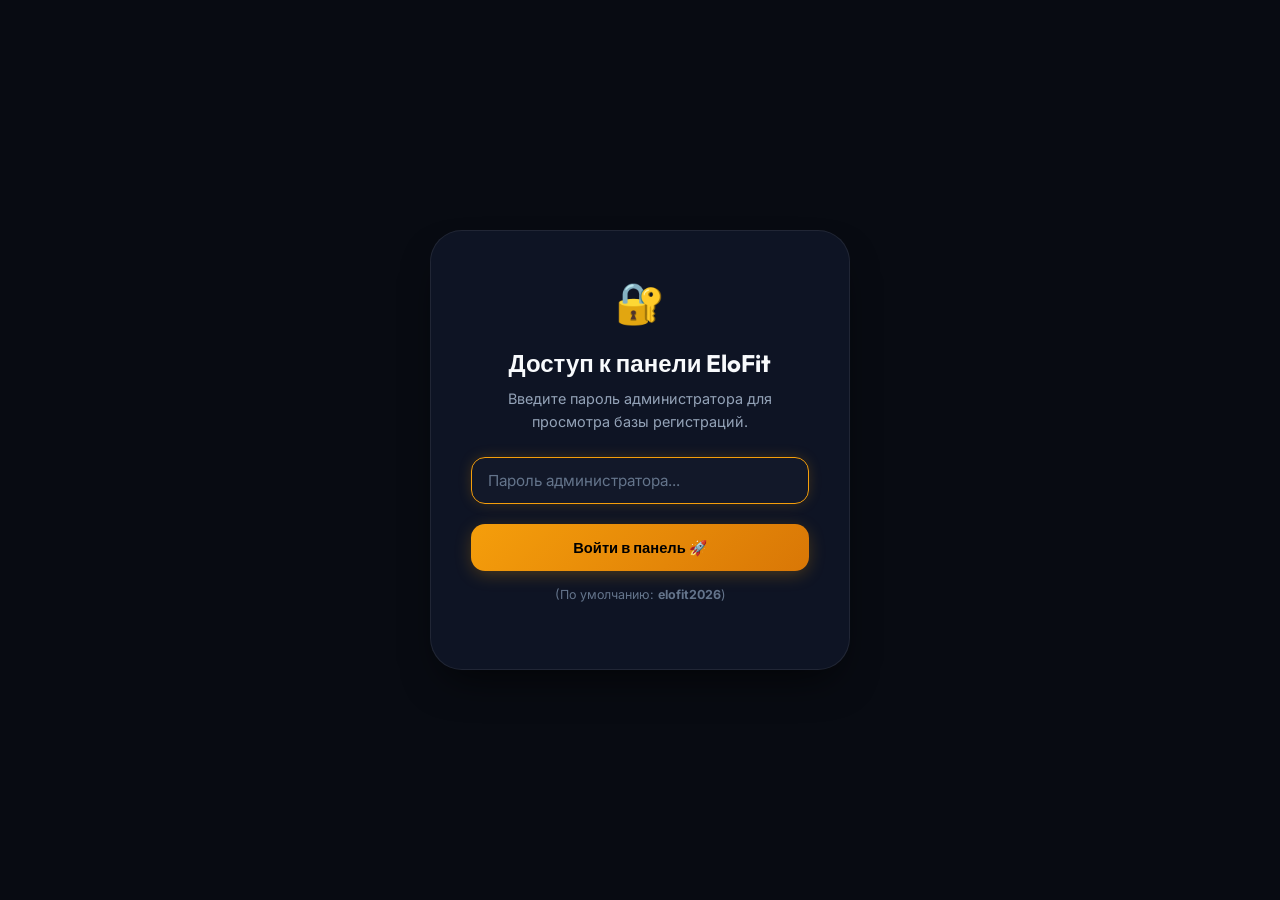
==== landing/admin.html @ cf4ff8bf "feat: add landing page, user registration, and admin dashboard with timestamp tracking" ====
<!DOCTYPE html>
<html lang="ru">
<head>
  <meta charset="UTF-8">
  <meta name="viewport" content="width=device-width, initial-scale=1.0">
  <title>EloFit — Панель администратора (База регистраций)</title>
  <meta name="robots" content="noindex, nofollow">
  <link rel="stylesheet" href="css/styles.css">
  <style>
    /* Admin Specific Styling */
    .admin-container {
      max-width: 1320px;
      margin: 30px auto;
      padding: 0 20px;
    }

    .admin-header {
      display: flex;
      justify-content: space-between;
      align-items: center;
      flex-wrap: wrap;
      gap: 20px;
      margin-bottom: 25px;
      padding-bottom: 20px;
      border-bottom: 1px solid var(--border-glass);
    }

    .admin-title-group h1 {
      font-size: 2rem;
      display: flex;
      align-items: center;
      gap: 12px;
    }

    .admin-title-group p {
      color: var(--text-secondary);
      font-size: 0.92rem;
    }

    .admin-controls {
      display: flex;
      align-items: center;
      gap: 12px;
      flex-wrap: wrap;
    }

    .live-clock {
      background: rgba(245, 158, 11, 0.1);
      border: 1px solid rgba(245, 158, 11, 0.3);
      padding: 8px 16px;
      border-radius: var(--radius-md);
      font-family: monospace;
      font-size: 0.95rem;
      color: var(--accent-gold-bright);
      font-weight: 700;
    }

    /* Stat Cards */
    .admin-stats-grid {
      display: grid;
      grid-template-columns: repeat(4, 1fr);
      gap: 18px;
      margin-bottom: 30px;
    }

    .admin-stat-card {
      background: var(--bg-card);
      border: 1px solid var(--border-glass);
      border-radius: var(--radius-md);
      padding: 20px;
      display: flex;
      flex-direction: column;
      gap: 6px;
    }

    .admin-stat-card .label {
      font-size: 0.82rem;
      color: var(--text-muted);
      text-transform: uppercase;
      letter-spacing: 0.8px;
      font-weight: 600;
    }

    .admin-stat-card .value {
      font-size: 2.2rem;
      font-weight: 800;
      color: var(--text-primary);
      font-family: var(--font-heading);
    }

    .admin-stat-card.gold .value { color: var(--accent-gold-bright); }
    .admin-stat-card.cyan .value { color: var(--accent-cyan); }
    .admin-stat-card.emerald .value { color: var(--accent-emerald); }
    .admin-stat-card.purple .value { color: var(--accent-purple); }

    /* Filters Bar */
    .filter-card {
      background: var(--bg-card);
      border: 1px solid var(--border-glass);
      border-radius: var(--radius-md);
      padding: 18px 24px;
      margin-bottom: 24px;
      display: flex;
      align-items: center;
      justify-content: space-between;
      gap: 16px;
      flex-wrap: wrap;
    }

    .search-input-box {
      flex: 1;
      min-width: 280px;
      position: relative;
    }

    .search-input-box input {
      width: 100%;
      background: var(--bg-input);
      border: 1px solid var(--border-glass);
      border-radius: var(--radius-md);
      padding: 10px 16px 10px 40px;
      color: var(--text-primary);
      font-size: 0.92rem;
      outline: none;
    }

    .search-input-box input:focus {
      border-color: var(--accent-gold);
    }

    .search-icon {
      position: absolute;
      left: 14px;
      top: 50%;
      transform: translateY(-50%);
      color: var(--text-muted);
      font-size: 16px;
    }

    .filter-selects {
      display: flex;
      gap: 12px;
      flex-wrap: wrap;
    }

    .filter-select {
      background: var(--bg-input);
      border: 1px solid var(--border-glass);
      border-radius: var(--radius-md);
      padding: 10px 14px;
      color: var(--text-primary);
      font-size: 0.88rem;
      outline: none;
      cursor: pointer;
    }

    /* Table */
    .table-responsive {
      background: var(--bg-card);
      border: 1px solid var(--border-glass);
      border-radius: var(--radius-lg);
      overflow-x: auto;
      box-shadow: var(--shadow-card);
    }

    .users-table {
      width: 100%;
      border-collapse: collapse;
      text-align: left;
      font-size: 0.92rem;
    }

    .users-table th {
      background: rgba(255, 255, 255, 0.03);
      padding: 16px 20px;
      color: var(--text-muted);
      font-weight: 600;
      font-size: 0.78rem;
      text-transform: uppercase;
      letter-spacing: 0.8px;
      border-bottom: 1px solid var(--border-glass);
    }

    .users-table td {
      padding: 18px 20px;
      border-bottom: 1px solid var(--border-glass);
      color: var(--text-primary);
      vertical-align: middle;
    }

    .users-table tr:last-child td {
      border-bottom: none;
    }

    .users-table tr:hover td {
      background: rgba(255, 255, 255, 0.02);
    }

    .user-col {
      display: flex;
      align-items: center;
      gap: 12px;
    }

    .user-avatar-initials {
      width: 38px;
      height: 38px;
      border-radius: 10px;
      background: linear-gradient(135deg, var(--accent-gold), #EF4444);
      display: flex;
      align-items: center;
      justify-content: center;
      font-weight: 700;
      font-size: 0.85rem;
      color: #FFF;
      flex-shrink: 0;
    }

    .user-info-name {
      font-weight: 700;
      color: var(--text-primary);
    }

    .user-info-sub {
      font-size: 0.75rem;
      color: var(--text-muted);
    }

    .contact-link {
      display: inline-flex;
      align-items: center;
      gap: 6px;
      color: #60A5FA;
      font-weight: 500;
    }

    .contact-link:hover {
      text-decoration: underline;
    }

    .time-badge {
      display: inline-block;
      background: rgba(245, 158, 11, 0.12);
      border: 1px solid rgba(245, 158, 11, 0.35);
      border-radius: var(--radius-sm);
      padding: 5px 10px;
      font-size: 0.84rem;
      font-weight: 600;
      color: var(--accent-gold-bright);
      font-family: monospace;
      white-space: nowrap;
    }

    .time-relative {
      display: block;
      font-size: 0.72rem;
      color: var(--text-muted);
      margin-top: 3px;
    }

    .status-select {
      background: rgba(255, 255, 255, 0.05);
      border: 1px solid var(--border-glass);
      border-radius: 20px;
      padding: 4px 10px;
      font-size: 0.78rem;
      font-weight: 600;
      color: var(--text-primary);
      outline: none;
      cursor: pointer;
    }

    .btn-delete {
      background: rgba(244, 63, 94, 0.12);
      color: #F87171;
      border: 1px solid rgba(244, 63, 94, 0.3);
      padding: 6px 10px;
      border-radius: var(--radius-sm);
      font-size: 0.78rem;
      cursor: pointer;
      transition: var(--transition);
    }

    .btn-delete:hover {
      background: rgba(244, 63, 94, 0.25);
    }

    .empty-state {
      padding: 60px 20px;
      text-align: center;
      color: var(--text-secondary);
    }

    .empty-state-icon {
      font-size: 48px;
      margin-bottom: 14px;
    }

    /* Auth Gate Screen */
    .admin-auth-gate {
      position: fixed;
      inset: 0;
      background: var(--bg-primary);
      z-index: 9999;
      display: flex;
      align-items: center;
      justify-content: center;
      padding: 20px;
    }

    .auth-gate-box {
      background: var(--bg-secondary);
      border: 1px solid var(--border-glass);
      border-radius: var(--radius-xl);
      padding: 40px;
      max-width: 420px;
      width: 100%;
      text-align: center;
      box-shadow: var(--shadow-card);
    }

    .auth-gate-box h2 {
      margin-bottom: 10px;
    }

    .auth-gate-box p {
      color: var(--text-secondary);
      font-size: 0.9rem;
      margin-bottom: 24px;
    }

    @media (max-width: 992px) {
      .admin-stats-grid {
        grid-template-columns: 1fr 1fr;
      }
    }

    @media (max-width: 600px) {
      .admin-stats-grid {
        grid-template-columns: 1fr;
      }
      .admin-header {
        flex-direction: column;
        align-items: flex-start;
      }
    }
  </style>
</head>
<body>

  <!-- Auth PIN Gate -->
  <div class="admin-auth-gate" id="auth-gate">
    <div class="auth-gate-box">
      <div style="font-size: 40px; margin-bottom: 14px;">🔐</div>
      <h2>Доступ к панели EloFit</h2>
      <p>Введите пароль администратора для просмотра базы регистраций.</p>
      
      <form id="auth-gate-form">
        <div class="form-group">
          <input type="password" id="admin-pass-input" class="form-control" placeholder="Пароль администратора..." required autofocus>
        </div>
        <button type="submit" class="btn btn-primary" style="width: 100%; padding: 14px;">
          Войти в панель 🚀
        </button>
        <p style="font-size: 0.78rem; color: var(--text-muted); margin-top: 14px;">
          (По умолчанию: <strong>elofit2026</strong>)
        </p>
      </form>
    </div>
  </div>

  <!-- Admin Main Dashboard -->
  <div class="admin-container" id="admin-main-view" style="display: none;">

    <!-- Header -->
    <div class="admin-header">
      <div class="admin-title-group">
        <h1>
          <span>⚡ EloFit</span>
          <span style="font-size: 0.9rem; background: rgba(59, 130, 246, 0.15); color: #60A5FA; padding: 4px 10px; border-radius: 20px; font-weight: 600;">ADMIN</span>
        </h1>
        <p>База зарегистрированных пользователей и точное время заявок</p>
      </div>

      <div class="admin-controls">
        <div class="live-clock" id="live-clock" title="Текущее системное время">
          02.11.2026, 00:00:00
        </div>
        <button class="btn btn-primary" id="btn-export-csv" title="Скачать таблицу в формате CSV / Excel">
          📥 Экспорт в Excel / CSV
        </button>
        <button class="btn btn-secondary" id="btn-open-tg-settings" title="Настройка оповещений в Telegram">
          ✈️ Telegram бот
        </button>
        <a href="index.html" class="btn btn-secondary" title="Перейти на сайт">
          🌐 На сайт
        </a>
        <button class="btn btn-secondary" id="btn-logout" title="Выйти из админки" style="color: var(--accent-rose);">
          Выйти
        </button>
      </div>
    </div>

    <!-- Stat Metrics Cards -->
    <div class="admin-stats-grid">
      <div class="admin-stat-card gold">
        <div class="label">Всего зарегистрировано</div>
        <div class="value" id="stat-total">0</div>
      </div>
      <div class="admin-stat-card emerald">
        <div class="label">Зарегистрировано сегодня</div>
        <div class="value" id="stat-today">0</div>
      </div>
      <div class="admin-stat-card cyan">
        <div class="label">За последний час</div>
        <div class="value" id="stat-lasthour">0</div>
      </div>
      <div class="admin-stat-card purple">
        <div class="label">Популярная цель</div>
        <div class="value" id="stat-goal" style="font-size: 1.25rem; line-height: 1.4;">-</div>
      </div>
    </div>

    <!-- Search & Filter Controls -->
    <div class="filter-card">
      <div class="search-input-box">
        <span class="search-icon">🔍</span>
        <input type="text" id="filter-search" placeholder="Поиск по имени, email или telegram...">
      </div>

      <div class="filter-selects">
        <select id="filter-goal" class="filter-select">
          <option value="">Все цели</option>
          <option value="Набор мышечной массы">Набор мышечной массы</option>
          <option value="Снижение веса и рельеф">Снижение веса и рельеф</option>
          <option value="Увеличение силы">Увеличение силы</option>
          <option value="Выносливость и бег">Выносливость и бег</option>
          <option value="Геймификация">Геймификация</option>
        </select>

        <select id="filter-level" class="filter-select">
          <option value="">Все уровни</option>
          <option value="Новичок">Новичок</option>
          <option value="Любитель">Любитель</option>
          <option value="Профи">Профи</option>
        </select>

        <select id="filter-sort" class="filter-select">
          <option value="newest">Сначала новые (по времени)</option>
          <option value="oldest">Сначала старые</option>
          <option value="name">По алфавиту</option>
        </select>
      </div>
    </div>

    <!-- Users Table -->
    <div class="table-responsive">
      <table class="users-table">
        <thead>
          <tr>
            <th>#</th>
            <th>Пользователь</th>
            <th>Email</th>
            <th>Контакт (Telegram / Тел)</th>
            <th>Цель тренировок</th>
            <th>Уровень</th>
            <th>Дата и точное время (кто, когда, во сколько)</th>
            <th>Статус</th>
            <th>Действие</th>
          </tr>
        </thead>
        <tbody id="users-table-body">
          <!-- Dynamically populated by admin.js -->
        </tbody>
      </table>

      <div id="table-empty-state" class="empty-state" style="display: none;">
        <div class="empty-state-icon">📋</div>
        <h3>Регистраций пока нет</h3>
        <p>Как только реальные пользователи заполнят форму на сайте, они моментально появятся здесь с точным временем.</p>
      </div>
    </div>
  </div>

  <!-- Telegram Settings Modal -->
  <div class="modal-overlay" id="tg-settings-modal">
    <div class="modal-box" style="max-width: 520px; text-align: left;">
      <h3 style="margin-bottom: 12px; display: flex; align-items: center; gap: 8px;">
        <span>✈️</span> Оповещения в Telegram
      </h3>
      <p style="font-size: 0.88rem; color: var(--text-secondary); margin-bottom: 20px;">
        Подключите Telegram бота, чтобы при каждой регистрации на сайте вам сразу приходило пуш-уведомление на телефон с именем и временем!
      </p>

      <div class="form-group">
        <label for="tg-bot-token">Bot Token (из @BotFather)</label>
        <input type="text" id="tg-bot-token" class="form-control" placeholder="123456789:ABCdefGhIJKlmNoPQRsTUVwxyZ">
      </div>

      <div class="form-group">
        <label for="tg-chat-id">Chat ID (из @userinfobot или ID группы)</label>
        <input type="text" id="tg-chat-id" class="form-control" placeholder="Например: 987654321">
      </div>

      <div class="form-group">
        <label style="display: flex; align-items: center; gap: 10px; cursor: pointer;">
          <input type="checkbox" id="tg-enabled" checked style="width: 18px; height: 18px;">
          <span style="font-size: 0.9rem; color: var(--text-primary);">Включить отправку уведомлений</span>
        </label>
      </div>

      <div style="display: flex; gap: 12px; margin-top: 24px;">
        <button class="btn btn-primary" id="btn-save-tg" style="flex: 1;">
          Сохранить настройки
        </button>
        <button class="btn btn-secondary" id="btn-test-tg">
          Тест сообщения
        </button>
        <button class="btn btn-secondary" id="btn-close-tg">
          Закрыть
        </button>
      </div>
    </div>
  </div>

  <!-- Toast -->
  <div class="toast" id="toast-notify">
    <span id="toast-icon">✓</span>
    <span id="toast-message">Сообщение</span>
  </div>

  <script src="js/admin.js"></script>
</body>
</html>
---- landing/css/styles.css ----
/* ==========================================================================
   ELOFIT - Modern Premium Dark Gamified Landing Page & Design System
   ========================================================================== */

@import url('https://fonts.googleapis.com/css2?family=Outfit:wght@400;500;600;700;800;900&family=Inter:wght@300;400;500;600;700&display=swap');

:root {
  --bg-primary: #080B12;
  --bg-secondary: #0E1424;
  --bg-card: rgba(18, 26, 43, 0.75);
  --bg-card-hover: rgba(26, 37, 61, 0.85);
  --bg-input: rgba(12, 18, 30, 0.85);

  --accent-gold: #F59E0B;
  --accent-gold-bright: #FBBF24;
  --accent-gold-glow: rgba(245, 158, 11, 0.3);
  --accent-cyan: #06B6D4;
  --accent-blue: #3B82F6;
  --accent-purple: #8B5CF6;
  --accent-emerald: #10B981;
  --accent-rose: #F43F5E;

  --text-primary: #F8FAFC;
  --text-secondary: #94A3B8;
  --text-muted: #64748B;

  --border-glass: rgba(255, 255, 255, 0.08);
  --border-glass-hover: rgba(255, 255, 255, 0.18);
  --border-gold: rgba(245, 158, 11, 0.4);

  --font-heading: 'Outfit', -apple-system, BlinkMacSystemFont, sans-serif;
  --font-body: 'Inter', -apple-system, BlinkMacSystemFont, sans-serif;

  --radius-sm: 8px;
  --radius-md: 14px;
  --radius-lg: 22px;
  --radius-xl: 32px;

  --shadow-glow: 0 0 35px -5px var(--accent-gold-glow);
  --shadow-card: 0 20px 40px -15px rgba(0, 0, 0, 0.7);
  --transition: all 0.28s cubic-bezier(0.16, 1, 0.3, 1);
}

/* Reset & Base */
*, *::before, *::after {
  box-sizing: border-box;
  margin: 0;
  padding: 0;
}

html {
  scroll-behavior: smooth;
  font-size: 16px;
}

body {
  background-color: var(--bg-primary);
  color: var(--text-primary);
  font-family: var(--font-body);
  line-height: 1.6;
  overflow-x: hidden;
  background-image: 
    radial-gradient(circle at 10% 15%, rgba(59, 130, 246, 0.12) 0%, transparent 45%),
    radial-gradient(circle at 85% 25%, rgba(245, 158, 11, 0.10) 0%, transparent 45%),
    radial-gradient(circle at 50% 70%, rgba(139, 92, 246, 0.08) 0%, transparent 50%);
  background-attachment: fixed;
}

/* Typography */
h1, h2, h3, h4, h5, h6 {
  font-family: var(--font-heading);
  font-weight: 700;
  line-height: 1.2;
  color: var(--text-primary);
}

a {
  color: inherit;
  text-decoration: none;
  transition: var(--transition);
}

/* Container */
.container {
  max-width: 1240px;
  margin: 0 auto;
  padding: 0 24px;
}

/* Header & Nav */
.navbar {
  position: sticky;
  top: 16px;
  z-index: 100;
  margin: 0 auto;
  max-width: 1240px;
  padding: 0 24px;
}

.nav-wrapper {
  background: rgba(14, 20, 36, 0.75);
  backdrop-filter: blur(18px);
  -webkit-backdrop-filter: blur(18px);
  border: 1px solid var(--border-glass);
  border-radius: var(--radius-lg);
  padding: 14px 24px;
  display: flex;
  align-items: center;
  justify-content: space-between;
  box-shadow: 0 10px 30px -10px rgba(0, 0, 0, 0.5);
}

.brand {
  display: flex;
  align-items: center;
  gap: 12px;
  font-family: var(--font-heading);
  font-weight: 800;
  font-size: 1.45rem;
  letter-spacing: -0.5px;
}

.brand-icon {
  width: 38px;
  height: 38px;
  background: linear-gradient(135deg, var(--accent-gold), #EF4444);
  border-radius: 10px;
  display: flex;
  align-items: center;
  justify-content: center;
  font-size: 20px;
  box-shadow: 0 0 15px var(--accent-gold-glow);
}

.brand-text span {
  background: linear-gradient(135deg, #FFF, var(--accent-gold-bright));
  -webkit-background-clip: text;
  -webkit-text-fill-color: transparent;
}

.brand-badge {
  font-size: 0.65rem;
  font-weight: 700;
  letter-spacing: 0.8px;
  text-transform: uppercase;
  background: rgba(245, 158, 11, 0.15);
  color: var(--accent-gold-bright);
  padding: 3px 8px;
  border-radius: 20px;
  border: 1px solid rgba(245, 158, 11, 0.3);
}

.nav-links {
  display: flex;
  align-items: center;
  gap: 28px;
  list-style: none;
}

.nav-links a {
  font-size: 0.92rem;
  font-weight: 500;
  color: var(--text-secondary);
}

.nav-links a:hover {
  color: var(--text-primary);
}

.nav-actions {
  display: flex;
  align-items: center;
  gap: 14px;
}

.btn {
  display: inline-flex;
  align-items: center;
  justify-content: center;
  gap: 8px;
  padding: 10px 22px;
  border-radius: var(--radius-md);
  font-family: var(--font-heading);
  font-weight: 600;
  font-size: 0.92rem;
  cursor: pointer;
  border: none;
  transition: var(--transition);
  outline: none;
}

.btn-primary {
  background: linear-gradient(135deg, var(--accent-gold), #D97706);
  color: #000;
  font-weight: 700;
  box-shadow: 0 4px 18px -2px var(--accent-gold-glow);
}

.btn-primary:hover {
  transform: translateY(-2px);
  box-shadow: 0 6px 25px 0 var(--accent-gold-glow);
  background: linear-gradient(135deg, var(--accent-gold-bright), #F59E0B);
}

.btn-secondary {
  background: rgba(255, 255, 255, 0.05);
  color: var(--text-primary);
  border: 1px solid var(--border-glass);
}

.btn-secondary:hover {
  background: rgba(255, 255, 255, 0.1);
  border-color: var(--border-glass-hover);
}

.btn-admin {
  background: rgba(59, 130, 246, 0.12);
  color: #60A5FA;
  border: 1px solid rgba(59, 130, 246, 0.3);
  font-size: 0.82rem;
  padding: 8px 14px;
}

.btn-admin:hover {
  background: rgba(59, 130, 246, 0.22);
}

/* Hero Section */
.hero {
  padding: 90px 0 60px;
  position: relative;
}

.hero-grid {
  display: grid;
  grid-template-columns: 1.15fr 0.85fr;
  align-items: center;
  gap: 50px;
}

.hero-content {
  display: flex;
  flex-direction: column;
  gap: 24px;
}

.hero-pill {
  align-self: flex-start;
  display: inline-flex;
  align-items: center;
  gap: 10px;
  padding: 8px 16px;
  border-radius: 50px;
  background: rgba(245, 158, 11, 0.1);
  border: 1px solid rgba(245, 158, 11, 0.3);
  font-size: 0.84rem;
  font-weight: 600;
  color: var(--accent-gold-bright);
}

.hero-pill .pulse-dot {
  width: 8px;
  height: 8px;
  border-radius: 50%;
  background: var(--accent-emerald);
  box-shadow: 0 0 10px var(--accent-emerald);
  animation: pulse 2s infinite;
}

@keyframes pulse {
  0% { transform: scale(0.95); box-shadow: 0 0 0 0 rgba(16, 185, 129, 0.7); }
  70% { transform: scale(1); box-shadow: 0 0 0 8px rgba(16, 185, 129, 0); }
  100% { transform: scale(0.95); box-shadow: 0 0 0 0 rgba(16, 185, 129, 0); }
}

.hero-title {
  font-size: 3.6rem;
  letter-spacing: -1.2px;
  line-height: 1.08;
}

.hero-title .gradient-text {
  background: linear-gradient(135deg, #FFF 30%, var(--accent-gold-bright) 75%, #F43F5E 100%);
  -webkit-background-clip: text;
  -webkit-text-fill-color: transparent;
}

.hero-subtitle {
  font-size: 1.15rem;
  color: var(--text-secondary);
  line-height: 1.65;
  max-width: 580px;
}

.hero-cta-box {
  display: flex;
  align-items: center;
  gap: 16px;
  flex-wrap: wrap;
  margin-top: 8px;
}

.hero-users-tag {
  display: flex;
  align-items: center;
  gap: 12px;
  margin-top: 6px;
}

.avatar-stack {
  display: flex;
}

.avatar-stack span {
  width: 32px;
  height: 32px;
  border-radius: 50%;
  border: 2px solid var(--bg-primary);
  margin-left: -8px;
  background: linear-gradient(135deg, #3B82F6, #8B5CF6);
  display: flex;
  align-items: center;
  justify-content: center;
  font-size: 12px;
  font-weight: 700;
}

.avatar-stack span:first-child {
  margin-left: 0;
  background: linear-gradient(135deg, var(--accent-gold), #EF4444);
}

.avatar-stack span:nth-child(2) {
  background: linear-gradient(135deg, var(--accent-cyan), var(--accent-blue));
}

.hero-users-tag p {
  font-size: 0.88rem;
  color: var(--text-secondary);
}

.hero-users-tag strong {
  color: var(--text-primary);
}

/* Phone Mockup (Hero Right) */
.hero-visual {
  display: flex;
  justify-content: center;
  position: relative;
}

.phone-card {
  width: 320px;
  background: rgba(14, 20, 36, 0.9);
  backdrop-filter: blur(20px);
  border: 2px solid rgba(255, 255, 255, 0.12);
  border-radius: 38px;
  padding: 20px;
  box-shadow: var(--shadow-card), 0 0 60px -15px var(--accent-gold-glow);
  position: relative;
  overflow: hidden;
  animation: float 6s ease-in-out infinite;
}

@keyframes float {
  0%, 100% { transform: translateY(0px); }
  50% { transform: translateY(-12px); }
}

.phone-screen-header {
  display: flex;
  align-items: center;
  justify-content: space-between;
  margin-bottom: 20px;
}

.athlete-profile {
  display: flex;
  align-items: center;
  gap: 12px;
}

.athlete-avatar {
  width: 46px;
  height: 46px;
  border-radius: 14px;
  background: linear-gradient(135deg, var(--accent-gold), #DC2626);
  display: flex;
  align-items: center;
  justify-content: center;
  font-size: 24px;
  box-shadow: 0 4px 12px var(--accent-gold-glow);
}

.athlete-meta h4 {
  font-size: 1rem;
}

.athlete-meta span {
  font-size: 0.75rem;
  color: var(--accent-gold-bright);
  font-weight: 600;
}

.elo-tag {
  background: rgba(245, 158, 11, 0.18);
  border: 1px solid var(--accent-gold);
  border-radius: 12px;
  padding: 6px 12px;
  text-align: right;
}

.elo-label {
  font-size: 0.62rem;
  font-weight: 700;
  text-transform: uppercase;
  color: var(--accent-gold-bright);
}

.elo-value {
  font-size: 1.1rem;
  font-weight: 900;
  color: #FFF;
  font-family: var(--font-heading);
}

.phone-stats-grid {
  display: grid;
  grid-template-columns: 1fr 1fr 1fr;
  gap: 10px;
  margin-bottom: 18px;
}

.stat-pill {
  background: rgba(255, 255, 255, 0.04);
  border: 1px solid var(--border-glass);
  border-radius: 12px;
  padding: 10px 8px;
  text-align: center;
}

.stat-pill .val {
  font-size: 1.05rem;
  font-weight: 800;
  font-family: var(--font-heading);
}

.stat-pill .lbl {
  font-size: 0.68rem;
  color: var(--text-muted);
}

.stat-pill.str .val { color: #F43F5E; }
.stat-pill.agi .val { color: var(--accent-cyan); }
.stat-pill.sta .val { color: var(--accent-emerald); }

.phone-quest-card {
  background: rgba(255, 255, 255, 0.05);
  border: 1px solid var(--border-glass);
  border-radius: 18px;
  padding: 14px;
  margin-bottom: 14px;
}

.quest-header {
  display: flex;
  justify-content: space-between;
  font-size: 0.75rem;
  font-weight: 700;
  color: var(--text-secondary);
  margin-bottom: 6px;
}

.quest-title {
  font-size: 0.95rem;
  font-weight: 700;
  margin-bottom: 8px;
}

.progress-bar-bg {
  width: 100%;
  height: 7px;
  background: rgba(255, 255, 255, 0.1);
  border-radius: 10px;
  overflow: hidden;
}

.progress-bar-fill {
  height: 100%;
  background: linear-gradient(90deg, var(--accent-gold), #EF4444);
  border-radius: 10px;
}

.phone-nav-dock {
  display: flex;
  justify-content: space-around;
  padding-top: 10px;
  border-top: 1px solid var(--border-glass);
  color: var(--text-muted);
  font-size: 18px;
}

.phone-nav-dock .active {
  color: var(--accent-gold-bright);
}

/* Floating Badges */
.floating-badge {
  position: absolute;
  background: rgba(14, 20, 36, 0.92);
  backdrop-filter: blur(12px);
  border: 1px solid var(--border-glass-hover);
  border-radius: 14px;
  padding: 10px 16px;
  display: flex;
  align-items: center;
  gap: 10px;
  box-shadow: 0 10px 25px rgba(0,0,0,0.5);
  font-size: 0.85rem;
  font-weight: 600;
  animation: float 7s ease-in-out infinite reverse;
}

.fb-1 {
  top: -10px;
  right: -25px;
}

.fb-2 {
  bottom: 25px;
  left: -35px;
}

/* Stats Counter Row */
.stats-strip {
  padding: 30px 0;
  border-top: 1px solid var(--border-glass);
  border-bottom: 1px solid var(--border-glass);
  background: rgba(14, 20, 36, 0.4);
}

.stats-grid {
  display: grid;
  grid-template-columns: repeat(4, 1fr);
  gap: 24px;
  text-align: center;
}

.stat-item h3 {
  font-size: 2.3rem;
  font-weight: 800;
  background: linear-gradient(135deg, #FFF, var(--accent-gold-bright));
  -webkit-background-clip: text;
  -webkit-text-fill-color: transparent;
  margin-bottom: 4px;
}

.stat-item p {
  font-size: 0.88rem;
  color: var(--text-secondary);
}

/* Section Shared */
.section-padding {
  padding: 90px 0;
}

.section-header {
  text-align: center;
  max-width: 680px;
  margin: 0 auto 55px;
}

.section-tag {
  display: inline-block;
  font-size: 0.78rem;
  font-weight: 700;
  letter-spacing: 1.2px;
  text-transform: uppercase;
  color: var(--accent-gold-bright);
  background: rgba(245, 158, 11, 0.12);
  padding: 5px 14px;
  border-radius: 30px;
  border: 1px solid rgba(245, 158, 11, 0.25);
  margin-bottom: 14px;
}

.section-title {
  font-size: 2.5rem;
  letter-spacing: -0.8px;
  margin-bottom: 14px;
}

.section-subtitle {
  font-size: 1.05rem;
  color: var(--text-secondary);
}

/* Features Grid */
.features-grid {
  display: grid;
  grid-template-columns: repeat(3, 1fr);
  gap: 24px;
}

.feature-card {
  background: var(--bg-card);
  backdrop-filter: blur(14px);
  border: 1px solid var(--border-glass);
  border-radius: var(--radius-lg);
  padding: 32px 26px;
  transition: var(--transition);
  position: relative;
  overflow: hidden;
}

.feature-card::before {
  content: '';
  position: absolute;
  top: 0;
  left: 0;
  right: 0;
  height: 2px;
  background: linear-gradient(90deg, transparent, rgba(245, 158, 11, 0.4), transparent);
  opacity: 0;
  transition: var(--transition);
}

.feature-card:hover {
  transform: translateY(-6px);
  border-color: var(--border-glass-hover);
  background: var(--bg-card-hover);
  box-shadow: 0 20px 35px -10px rgba(0, 0, 0, 0.6);
}

.feature-card:hover::before {
  opacity: 1;
}

.feature-icon-wrapper {
  width: 52px;
  height: 52px;
  border-radius: 14px;
  background: rgba(255, 255, 255, 0.05);
  display: flex;
  align-items: center;
  justify-content: center;
  font-size: 26px;
  margin-bottom: 20px;
  border: 1px solid var(--border-glass);
}

.feature-card.gold .feature-icon-wrapper { background: rgba(245, 158, 11, 0.15); border-color: rgba(245, 158, 11, 0.3); }
.feature-card.blue .feature-icon-wrapper { background: rgba(59, 130, 246, 0.15); border-color: rgba(59, 130, 246, 0.3); }
.feature-card.purple .feature-icon-wrapper { background: rgba(139, 92, 246, 0.15); border-color: rgba(139, 92, 246, 0.3); }
.feature-card.cyan .feature-icon-wrapper { background: rgba(6, 182, 212, 0.15); border-color: rgba(6, 182, 212, 0.3); }
.feature-card.emerald .feature-icon-wrapper { background: rgba(16, 185, 129, 0.15); border-color: rgba(16, 185, 129, 0.3); }
.feature-card.rose .feature-icon-wrapper { background: rgba(244, 63, 94, 0.15); border-color: rgba(244, 63, 94, 0.3); }

.feature-card h3 {
  font-size: 1.25rem;
  margin-bottom: 10px;
}

.feature-card p {
  font-size: 0.92rem;
  color: var(--text-secondary);
  line-height: 1.6;
}

/* Workout Plans Cards */
.plans-grid {
  display: grid;
  grid-template-columns: repeat(3, 1fr);
  gap: 26px;
}

.plan-card {
  background: var(--bg-card);
  border: 1px solid var(--border-glass);
  border-radius: var(--radius-lg);
  overflow: hidden;
  transition: var(--transition);
  display: flex;
  flex-direction: column;
}

.plan-card:hover {
  transform: translateY(-6px);
  border-color: var(--border-gold);
  box-shadow: 0 20px 35px -10px rgba(0, 0, 0, 0.7);
}

.plan-cover-wrapper {
  height: 200px;
  width: 100%;
  position: relative;
  overflow: hidden;
}

.plan-cover {
  width: 100%;
  height: 100%;
  object-fit: cover;
  transition: transform 0.5s ease;
}

.plan-card:hover .plan-cover {
  transform: scale(1.05);
}

.plan-difficulty-pill {
  position: absolute;
  top: 14px;
  right: 14px;
  padding: 5px 12px;
  border-radius: 30px;
  font-size: 0.72rem;
  font-weight: 700;
  text-transform: uppercase;
  backdrop-filter: blur(8px);
}

.plan-difficulty-pill.easy { background: rgba(16, 185, 129, 0.3); border: 1px solid var(--accent-emerald); color: #FFF; }
.plan-difficulty-pill.medium { background: rgba(245, 158, 11, 0.3); border: 1px solid var(--accent-gold); color: #FFF; }
.plan-difficulty-pill.hard { background: rgba(244, 63, 94, 0.3); border: 1px solid var(--accent-rose); color: #FFF; }

.plan-body {
  padding: 24px;
  display: flex;
  flex-direction: column;
  flex: 1;
}

.plan-body h3 {
  font-size: 1.3rem;
  margin-bottom: 8px;
}

.plan-body p {
  font-size: 0.9rem;
  color: var(--text-secondary);
  margin-bottom: 18px;
  flex: 1;
}

.plan-meta {
  display: flex;
  justify-content: space-between;
  padding-top: 14px;
  border-top: 1px solid var(--border-glass);
  font-size: 0.82rem;
  color: var(--text-muted);
}

.plan-meta strong {
  color: var(--text-primary);
}

/* ==========================================================================
   REGISTRATION SECTION (KEY USER REQUIREMENT)
   ========================================================================== */
.registration-section {
  padding: 100px 0;
  position: relative;
}

.registration-card {
  background: linear-gradient(145deg, rgba(18, 26, 44, 0.92), rgba(11, 16, 28, 0.95));
  backdrop-filter: blur(24px);
  border: 1px solid rgba(245, 158, 11, 0.35);
  border-radius: var(--radius-xl);
  padding: 60px 50px;
  box-shadow: 0 30px 60px -20px rgba(0, 0, 0, 0.9), 0 0 50px -15px var(--accent-gold-glow);
  position: relative;
  overflow: hidden;
}

.registration-card::after {
  content: '';
  position: absolute;
  top: -150px;
  right: -150px;
  width: 350px;
  height: 350px;
  background: radial-gradient(circle, var(--accent-gold-glow), transparent 70%);
  pointer-events: none;
}

.registration-grid {
  display: grid;
  grid-template-columns: 1fr 1fr;
  gap: 50px;
  align-items: center;
}

.reg-info h2 {
  font-size: 2.8rem;
  line-height: 1.15;
  margin-bottom: 18px;
}

.reg-info p {
  font-size: 1.1rem;
  color: var(--text-secondary);
  margin-bottom: 28px;
  line-height: 1.6;
}

.reg-benefits {
  list-style: none;
  display: flex;
  flex-direction: column;
  gap: 14px;
}

.reg-benefits li {
  display: flex;
  align-items: center;
  gap: 12px;
  font-size: 0.95rem;
  color: var(--text-primary);
}

.reg-benefits .check {
  width: 24px;
  height: 24px;
  border-radius: 50%;
  background: rgba(16, 185, 129, 0.18);
  border: 1px solid var(--accent-emerald);
  display: flex;
  align-items: center;
  justify-content: center;
  color: var(--accent-emerald);
  font-size: 14px;
  flex-shrink: 0;
}

/* Registration Form */
.reg-form-box {
  background: rgba(8, 12, 22, 0.7);
  border: 1px solid var(--border-glass-hover);
  border-radius: var(--radius-lg);
  padding: 36px;
  box-shadow: 0 15px 30px rgba(0, 0, 0, 0.5);
}

.form-group {
  margin-bottom: 20px;
}

.form-group label {
  display: block;
  font-size: 0.86rem;
  font-weight: 600;
  margin-bottom: 8px;
  color: var(--text-secondary);
}

.form-control {
  width: 100%;
  background: var(--bg-input);
  border: 1px solid var(--border-glass);
  border-radius: var(--radius-md);
  padding: 13px 16px;
  font-size: 0.95rem;
  color: var(--text-primary);
  font-family: var(--font-body);
  transition: var(--transition);
  outline: none;
}

.form-control:focus {
  border-color: var(--accent-gold);
  box-shadow: 0 0 15px -3px var(--accent-gold-glow);
  background: rgba(18, 25, 42, 0.95);
}

.form-control::placeholder {
  color: var(--text-muted);
}

select.form-control {
  appearance: none;
  background-image: url("data:image/svg+xml;charset=UTF-8,%3csvg xmlns='http://www.w3.org/2000/svg' viewBox='0 0 24 24' fill='none' stroke='%2394a3b8' stroke-width='2' stroke-linecap='round' stroke-linejoin='round'%3e%3cpolyline points='6 9 12 15 18 9'%3e%3c/polyline%3e%3c/svg%3e");
  background-repeat: no-repeat;
  background-position: right 14px center;
  background-size: 16px;
  cursor: pointer;
}

.level-chips {
  display: grid;
  grid-template-columns: 1fr 1fr 1fr;
  gap: 8px;
}

.level-chip {
  padding: 9px;
  text-align: center;
  border-radius: var(--radius-sm);
  background: rgba(255, 255, 255, 0.04);
  border: 1px solid var(--border-glass);
  font-size: 0.82rem;
  font-weight: 600;
  color: var(--text-secondary);
  cursor: pointer;
  transition: var(--transition);
}

.level-chip.active {
  background: rgba(245, 158, 11, 0.15);
  border-color: var(--accent-gold);
  color: var(--accent-gold-bright);
}

.btn-submit-reg {
  width: 100%;
  padding: 16px;
  font-size: 1.05rem;
  margin-top: 8px;
}

.form-disclaimer {
  text-align: center;
  font-size: 0.78rem;
  color: var(--text-muted);
  margin-top: 14px;
}

/* Success Modal / Toast */
.modal-overlay {
  position: fixed;
  inset: 0;
  background: rgba(0, 0, 0, 0.8);
  backdrop-filter: blur(10px);
  z-index: 1000;
  display: flex;
  align-items: center;
  justify-content: center;
  padding: 20px;
  opacity: 0;
  pointer-events: none;
  transition: opacity 0.3s ease;
}

.modal-overlay.active {
  opacity: 1;
  pointer-events: auto;
}

.modal-box {
  background: var(--bg-secondary);
  border: 1px solid var(--accent-gold);
  border-radius: var(--radius-xl);
  padding: 40px;
  max-width: 480px;
  width: 100%;
  text-align: center;
  box-shadow: var(--shadow-glow);
  transform: scale(0.95);
  transition: transform 0.3s cubic-bezier(0.16, 1, 0.3, 1);
}

.modal-overlay.active .modal-box {
  transform: scale(1);
}

.modal-icon {
  font-size: 50px;
  margin-bottom: 16px;
}

.modal-box h3 {
  font-size: 1.8rem;
  margin-bottom: 10px;
}

.modal-box p {
  color: var(--text-secondary);
  font-size: 0.95rem;
  margin-bottom: 24px;
}

.modal-registered-meta {
  background: rgba(255, 255, 255, 0.04);
  border: 1px solid var(--border-glass);
  border-radius: var(--radius-md);
  padding: 14px;
  text-align: left;
  font-size: 0.85rem;
  margin-bottom: 24px;
}

.modal-registered-meta div {
  margin-bottom: 6px;
}
.modal-registered-meta div:last-child {
  margin-bottom: 0;
}

/* Footer */
footer {
  border-top: 1px solid var(--border-glass);
  padding: 50px 0 30px;
  background: rgba(8, 12, 20, 0.9);
}

.footer-grid {
  display: flex;
  justify-content: space-between;
  align-items: center;
  flex-wrap: wrap;
  gap: 24px;
  margin-bottom: 30px;
}

.footer-copy {
  color: var(--text-muted);
  font-size: 0.88rem;
}

.footer-admin-link {
  color: var(--text-muted);
  font-size: 0.82rem;
  display: flex;
  align-items: center;
  gap: 6px;
}

.footer-admin-link:hover {
  color: var(--accent-gold-bright);
}

/* Toast */
.toast {
  position: fixed;
  bottom: 24px;
  right: 24px;
  background: rgba(14, 20, 36, 0.95);
  border: 1px solid var(--border-glass-hover);
  border-radius: var(--radius-md);
  padding: 14px 20px;
  display: flex;
  align-items: center;
  gap: 12px;
  box-shadow: 0 10px 30px rgba(0, 0, 0, 0.6);
  z-index: 2000;
  transform: translateY(100px);
  opacity: 0;
  transition: var(--transition);
}

.toast.show {
  transform: translateY(0);
  opacity: 1;
}

.toast.success { border-color: var(--accent-emerald); }
.toast.error { border-color: var(--accent-rose); }

/* Responsive */
@media (max-width: 992px) {
  .hero-grid {
    grid-template-columns: 1fr;
    text-align: center;
  }
  .hero-content {
    align-items: center;
  }
  .hero-pill {
    align-self: center;
  }
  .hero-title {
    font-size: 2.8rem;
  }
  .features-grid, .plans-grid {
    grid-template-columns: 1fr;
  }
  .registration-grid {
    grid-template-columns: 1fr;
  }
  .stats-grid {
    grid-template-columns: 1fr 1fr;
    gap: 20px;
  }
}

@media (max-width: 768px) {
  .nav-links {
    display: none;
  }
  .hero-title {
    font-size: 2.2rem;
  }
  .registration-card {
    padding: 30px 20px;
  }
  .reg-form-box {
    padding: 20px;
  }
  .phone-card {
    width: 290px;
  }
  .floating-badge {
    display: none;
  }
}
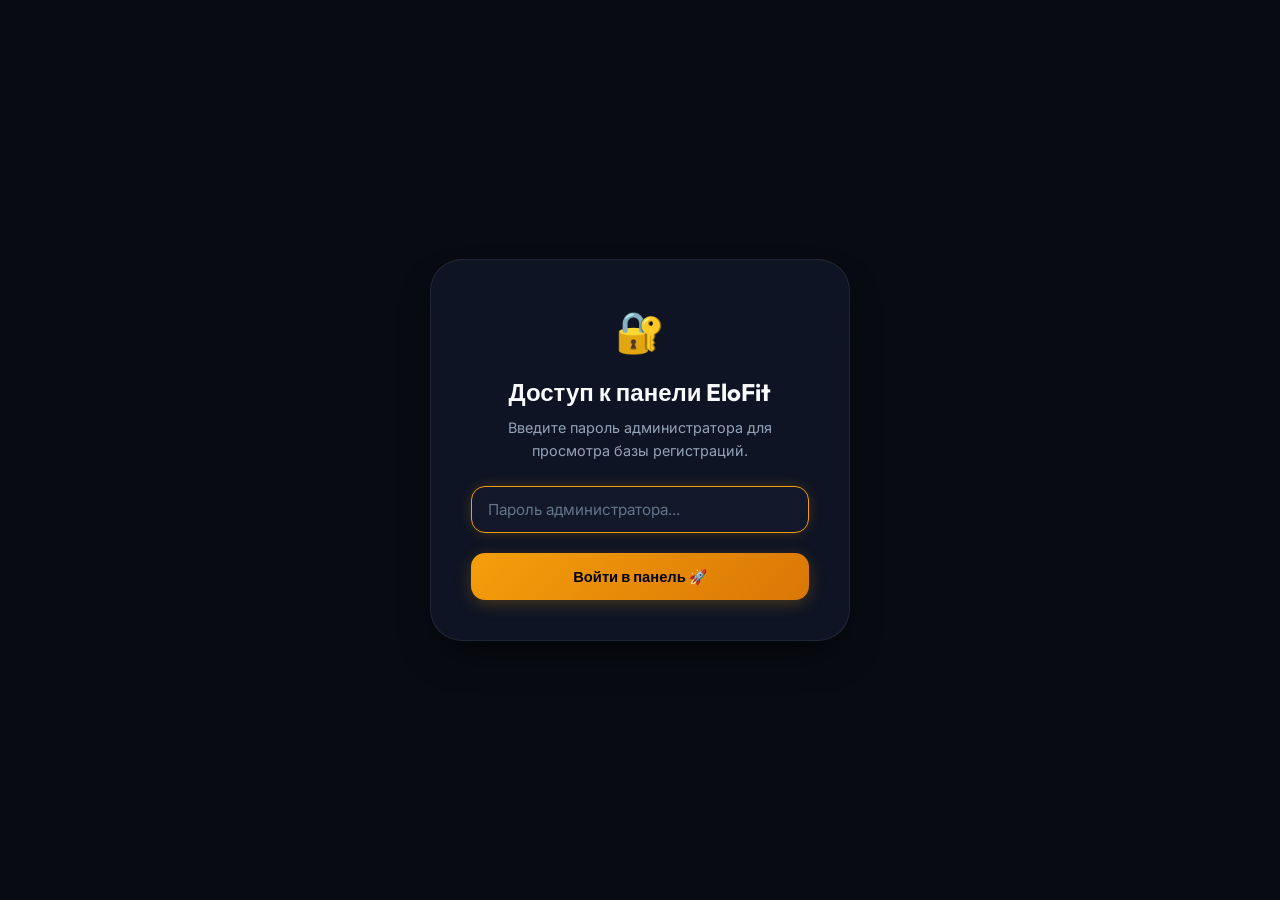
==== commit 15829b40: "feat: add athlete account dashboard, login flow, and hide admin password hint" ====
--- a/landing/admin.html
+++ b/landing/admin.html
@@ -362,9 +362,6 @@
         <button type="submit" class="btn btn-primary" style="width: 100%; padding: 14px;">
           Войти в панель 🚀
         </button>
-        <p style="font-size: 0.78rem; color: var(--text-muted); margin-top: 14px;">
-          (По умолчанию: <strong>elofit2026</strong>)
-        </p>
       </form>
     </div>
   </div>
